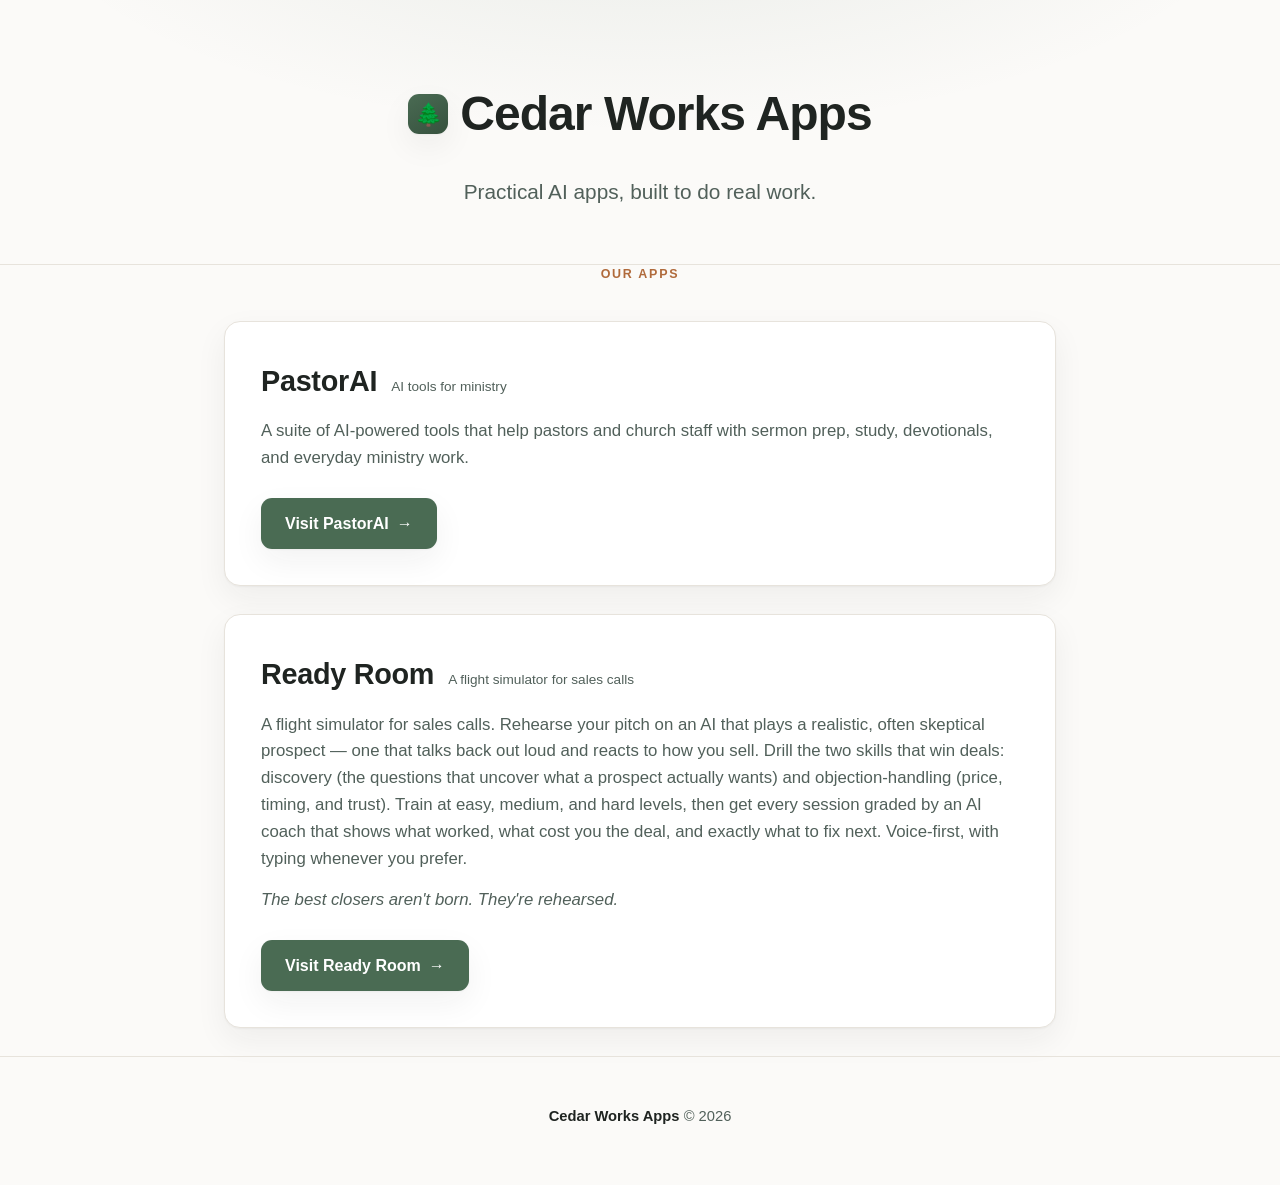
==== index.html @ a3d6b292 "Add Cedar Works Apps one-page website Single self-contained index.html showcasing PastorAI and Ready" ====
<!DOCTYPE html>
<html lang="en">
<head>
  <meta charset="UTF-8" />
  <meta name="viewport" content="width=device-width, initial-scale=1.0" />
  <title>Cedar Works Apps — Practical AI apps, built to do real work</title>
  <meta name="description" content="Cedar Works Apps is a small studio that builds practical, AI-powered apps. Makers of PastorAI and Ready Room." />

  <!-- Open Graph -->
  <meta property="og:title" content="Cedar Works Apps" />
  <meta property="og:description" content="Practical AI apps, built to do real work." />
  <meta property="og:type" content="website" />

  <link rel="icon" href="data:image/svg+xml,<svg xmlns='http://www.w3.org/2000/svg' viewBox='0 0 100 100'><text y='.9em' font-size='90'>🌲</text></svg>" />

  <style>
    :root {
      --bg: #fbfaf8;
      --surface: #ffffff;
      --ink: #1f2421;
      --ink-soft: #51605a;
      --line: #e7e3dc;
      --cedar: #4a6b53;
      --cedar-deep: #36513e;
      --accent: #b06a3b;
      --shadow: 0 1px 2px rgba(31, 36, 33, 0.04), 0 12px 32px rgba(31, 36, 33, 0.06);
      --radius: 16px;
      --maxw: 880px;
    }

    * { box-sizing: border-box; }

    html { scroll-behavior: smooth; }

    body {
      margin: 0;
      background: var(--bg);
      color: var(--ink);
      font-family: -apple-system, BlinkMacSystemFont, "Segoe UI", Roboto, Helvetica, Arial, sans-serif;
      line-height: 1.6;
      -webkit-font-smoothing: antialiased;
      text-rendering: optimizeLegibility;
    }

    a { color: inherit; }

    .wrap {
      width: 100%;
      max-width: var(--maxw);
      margin: 0 auto;
      padding: 0 24px;
    }

    /* Header */
    header {
      text-align: center;
      padding: 88px 0 56px;
      border-bottom: 1px solid var(--line);
      background:
        radial-gradient(900px 360px at 50% -120px, rgba(74, 107, 83, 0.10), transparent 70%);
    }

    .brand {
      display: inline-flex;
      align-items: center;
      gap: 12px;
      margin-bottom: 18px;
    }

    .brand-mark {
      width: 40px;
      height: 40px;
      border-radius: 11px;
      background: linear-gradient(150deg, var(--cedar), var(--cedar-deep));
      color: #fff;
      display: grid;
      place-items: center;
      font-size: 22px;
      box-shadow: var(--shadow);
    }

    h1 {
      font-size: clamp(2rem, 5vw, 3rem);
      line-height: 1.1;
      letter-spacing: -0.02em;
      margin: 0;
      font-weight: 700;
    }

    .tagline {
      margin: 16px auto 0;
      max-width: 540px;
      font-size: clamp(1.05rem, 2.4vw, 1.3rem);
      color: var(--ink-soft);
    }

    /* Products */
    main {
      padding: 56px 0 24px;
    }

    .eyebrow {
      text-align: center;
      text-transform: uppercase;
      letter-spacing: 0.14em;
      font-size: 0.78rem;
      font-weight: 600;
      color: var(--accent);
      margin: 0 0 36px;
    }

    .card {
      background: var(--surface);
      border: 1px solid var(--line);
      border-radius: var(--radius);
      padding: 36px;
      margin-bottom: 28px;
      box-shadow: var(--shadow);
    }

    .card-head {
      display: flex;
      align-items: baseline;
      gap: 14px;
      flex-wrap: wrap;
      margin-bottom: 14px;
    }

    .card h2 {
      font-size: clamp(1.4rem, 3vw, 1.8rem);
      letter-spacing: -0.01em;
      margin: 0;
      font-weight: 700;
    }

    .card-kicker {
      font-size: 0.85rem;
      color: var(--ink-soft);
    }

    .card p {
      margin: 0 0 14px;
      color: var(--ink-soft);
      font-size: 1.05rem;
    }

    .card p:last-of-type { margin-bottom: 26px; }

    .closing-line {
      font-style: italic;
      color: var(--ink);
    }

    .btn {
      display: inline-flex;
      align-items: center;
      gap: 8px;
      background: var(--cedar);
      color: #fff;
      text-decoration: none;
      font-weight: 600;
      font-size: 1rem;
      padding: 13px 24px;
      border-radius: 11px;
      transition: background 0.18s ease, transform 0.18s ease, box-shadow 0.18s ease;
      box-shadow: var(--shadow);
    }

    .btn:hover {
      background: var(--cedar-deep);
      transform: translateY(-1px);
    }

    .btn:focus-visible {
      outline: 3px solid rgba(74, 107, 83, 0.4);
      outline-offset: 2px;
    }

    .btn .arrow { transition: transform 0.18s ease; }
    .btn:hover .arrow { transform: translateX(3px); }

    /* Footer */
    footer {
      text-align: center;
      padding: 48px 0 56px;
      border-top: 1px solid var(--line);
      color: var(--ink-soft);
      font-size: 0.92rem;
      margin-top: 24px;
    }

    footer .foot-brand {
      font-weight: 600;
      color: var(--ink);
    }

    @media (max-width: 560px) {
      header { padding: 64px 0 44px; }
      .card { padding: 26px; }
    }
  </style>
</head>
<body>
  <header>
    <div class="wrap">
      <div class="brand">
        <span class="brand-mark" aria-hidden="true">🌲</span>
        <h1>Cedar Works Apps</h1>
      </div>
      <p class="tagline">Practical AI apps, built to do real work.</p>
    </div>
  </header>

  <main class="wrap">
    <p class="eyebrow">Our Apps</p>

    <!-- PastorAI -->
    <article class="card">
      <div class="card-head">
        <h2>PastorAI</h2>
        <span class="card-kicker">AI tools for ministry</span>
      </div>
      <p>
        A suite of AI-powered tools that help pastors and church staff with
        sermon prep, study, devotionals, and everyday ministry work.
      </p>
      <a class="btn" href="https://pastorai.io" target="_blank" rel="noopener">
        Visit PastorAI <span class="arrow" aria-hidden="true">→</span>
      </a>
    </article>

    <!-- Ready Room -->
    <article class="card">
      <div class="card-head">
        <h2>Ready Room</h2>
        <span class="card-kicker">A flight simulator for sales calls</span>
      </div>
      <p>
        A flight simulator for sales calls. Rehearse your pitch on an AI that
        plays a realistic, often skeptical prospect — one that talks back out
        loud and reacts to how you sell. Drill the two skills that win deals:
        discovery (the questions that uncover what a prospect actually wants)
        and objection-handling (price, timing, and trust). Train at easy,
        medium, and hard levels, then get every session graded by an AI coach
        that shows what worked, what cost you the deal, and exactly what to fix
        next. Voice-first, with typing whenever you prefer.
      </p>
      <p class="closing-line">The best closers aren't born. They're rehearsed.</p>
      <a class="btn" href="https://tryreadyroom.com" target="_blank" rel="noopener">
        Visit Ready Room <span class="arrow" aria-hidden="true">→</span>
      </a>
    </article>
  </main>

  <footer>
    <div class="wrap">
      <span class="foot-brand">Cedar Works Apps</span> &copy; <span id="year"></span>
    </div>
  </footer>

  <script>
    document.getElementById("year").textContent = new Date().getFullYear();
  </script>
</body>
</html>
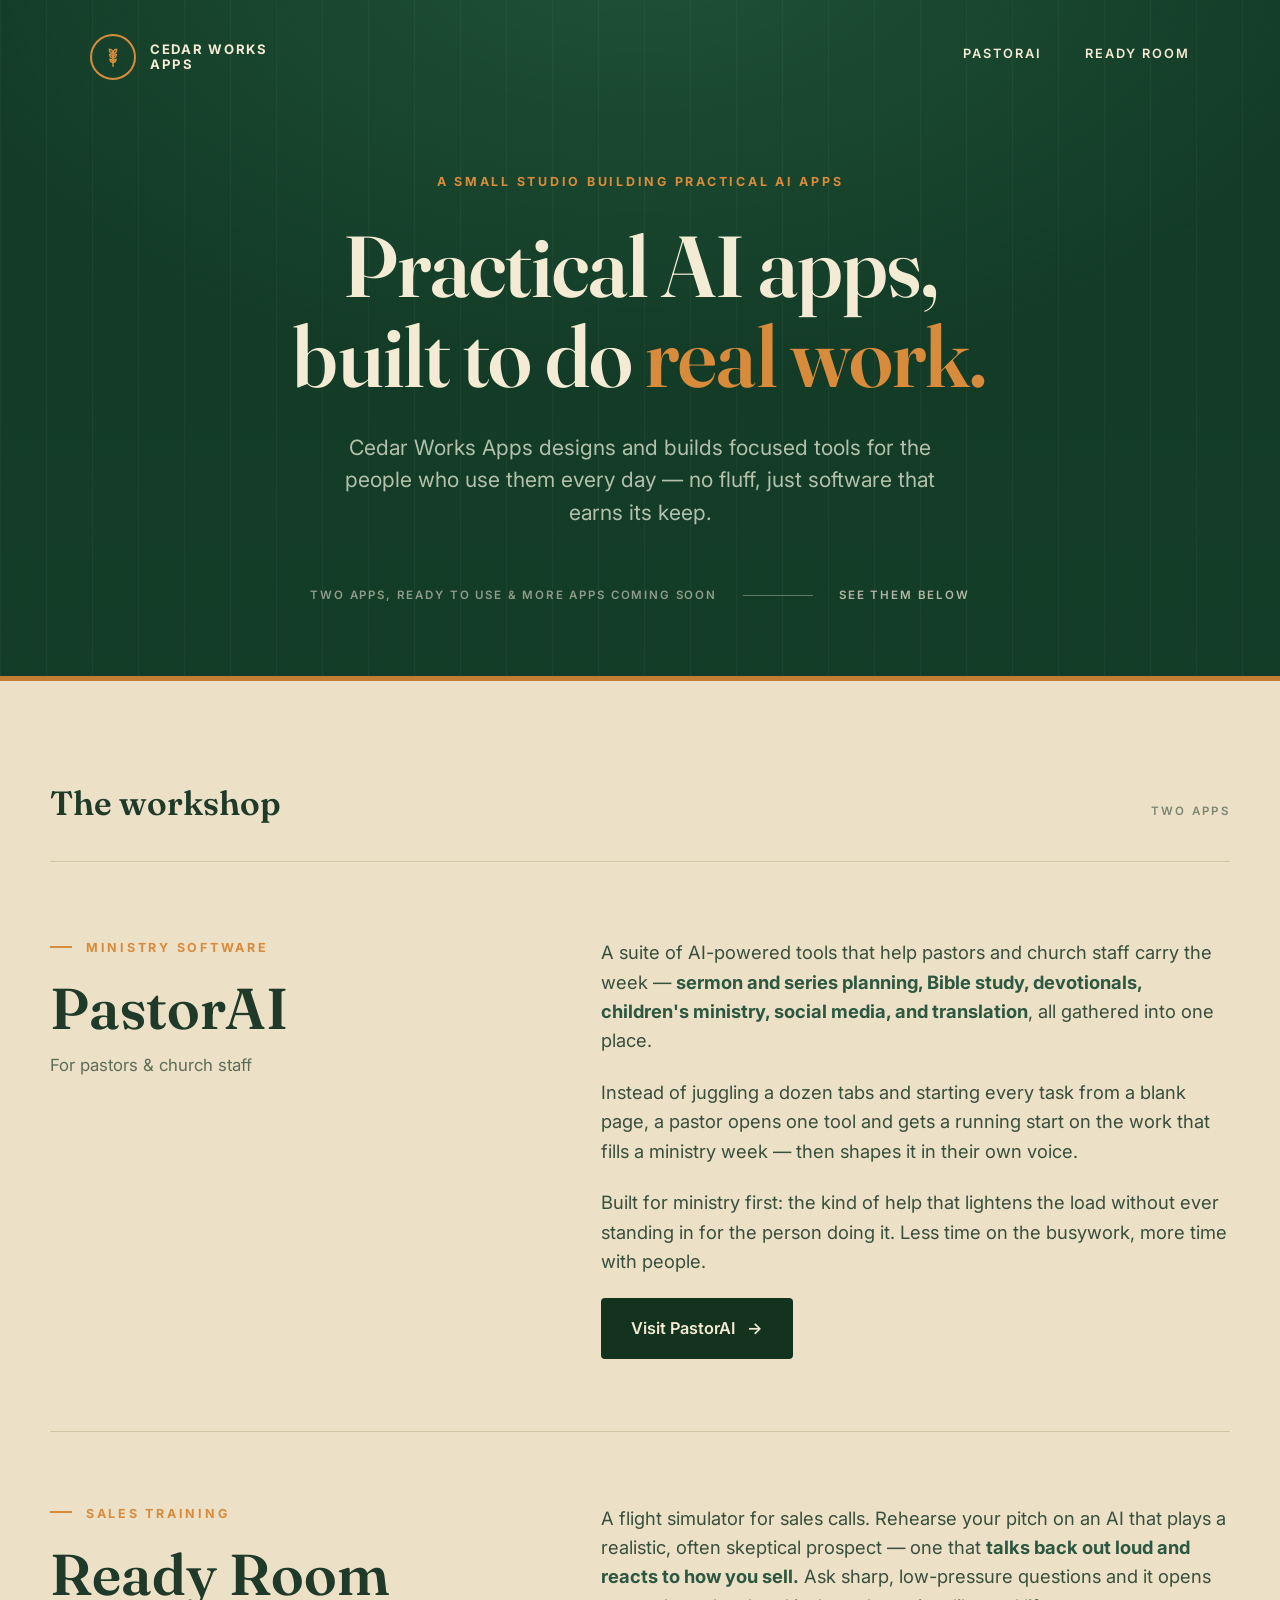
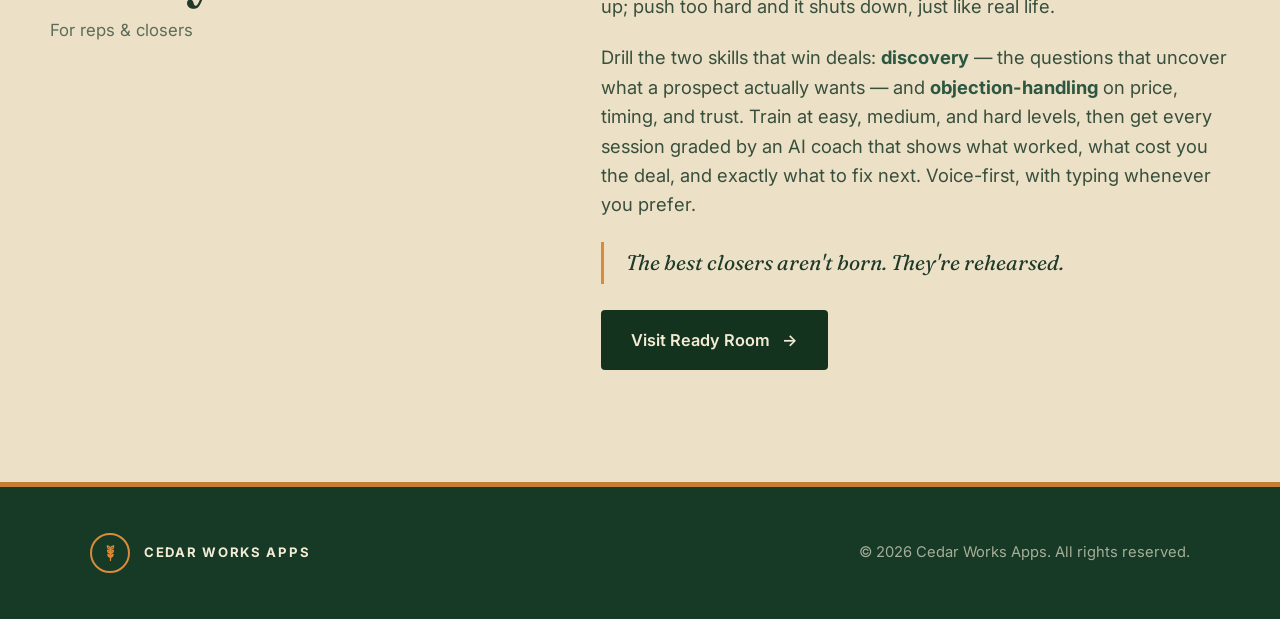
==== commit c95602ba: "Update site to match the Cedar Works Apps design Dark-green hero with wheat mark and nav, amber acce" ====
--- a/index.html
+++ b/index.html
@@ -4,257 +4,453 @@
   <meta charset="UTF-8" />
   <meta name="viewport" content="width=device-width, initial-scale=1.0" />
   <title>Cedar Works Apps — Practical AI apps, built to do real work</title>
-  <meta name="description" content="Cedar Works Apps is a small studio that builds practical, AI-powered apps. Makers of PastorAI and Ready Room." />
-
-  <!-- Open Graph -->
+  <meta name="description" content="Cedar Works Apps is a small studio building practical AI apps — focused tools for the people who use them every day. Makers of PastorAI and Ready Room." />
+
   <meta property="og:title" content="Cedar Works Apps" />
   <meta property="og:description" content="Practical AI apps, built to do real work." />
   <meta property="og:type" content="website" />
 
-  <link rel="icon" href="data:image/svg+xml,<svg xmlns='http://www.w3.org/2000/svg' viewBox='0 0 100 100'><text y='.9em' font-size='90'>🌲</text></svg>" />
+  <link rel="icon" href="data:image/svg+xml,<svg xmlns='http://www.w3.org/2000/svg' viewBox='0 0 100 100'><text y='.9em' font-size='90'>🌾</text></svg>" />
+
+  <link rel="preconnect" href="https://fonts.googleapis.com" />
+  <link rel="preconnect" href="https://fonts.gstatic.com" crossorigin />
+  <link href="https://fonts.googleapis.com/css2?family=Fraunces:opsz,wght@9..144,400;9..144,500;9..144,600;9..144,700&family=Inter:wght@400;500;600;700&display=swap" rel="stylesheet" />
 
   <style>
     :root {
-      --bg: #fbfaf8;
-      --surface: #ffffff;
-      --ink: #1f2421;
-      --ink-soft: #51605a;
-      --line: #e7e3dc;
-      --cedar: #4a6b53;
-      --cedar-deep: #36513e;
-      --accent: #b06a3b;
-      --shadow: 0 1px 2px rgba(31, 36, 33, 0.04), 0 12px 32px rgba(31, 36, 33, 0.06);
-      --radius: 16px;
-      --maxw: 880px;
+      --green-deep: #143d28;
+      --green-hero-a: #1f5236;
+      --green-hero-b: #123a26;
+      --green-footer: #163a26;
+      --green-btn: #14331f;
+      --green-ink: #1f3a29;
+      --green-bold: #2c5740;
+      --cream: #f4ebd5;
+      --sage: #b3c1ab;
+      --orange: #d98b3c;
+      --orange-deep: #c47e34;
+      --tan: #ece1c7;
+      --tan-line: #d3c5a3;
+      --serif: "Fraunces", Georgia, "Times New Roman", serif;
+      --sans: "Inter", -apple-system, BlinkMacSystemFont, "Segoe UI", Roboto, Helvetica, Arial, sans-serif;
+      --container: 1180px;
     }
 
     * { box-sizing: border-box; }
-
     html { scroll-behavior: smooth; }
 
     body {
       margin: 0;
-      background: var(--bg);
-      color: var(--ink);
-      font-family: -apple-system, BlinkMacSystemFont, "Segoe UI", Roboto, Helvetica, Arial, sans-serif;
+      font-family: var(--sans);
+      color: var(--green-ink);
+      background: var(--tan);
       line-height: 1.6;
       -webkit-font-smoothing: antialiased;
       text-rendering: optimizeLegibility;
     }
 
-    a { color: inherit; }
-
-    .wrap {
+    a { color: inherit; text-decoration: none; }
+
+    .container {
       width: 100%;
-      max-width: var(--maxw);
+      max-width: var(--container);
       margin: 0 auto;
-      padding: 0 24px;
-    }
-
-    /* Header */
-    header {
+      padding: 0 40px;
+    }
+
+    .eyebrow {
+      font-family: var(--sans);
+      text-transform: uppercase;
+      letter-spacing: 0.22em;
+      font-weight: 700;
+      font-size: 0.78rem;
+      color: var(--orange);
+      margin: 0;
+    }
+
+    .eyebrow.dash::before {
+      content: "";
+      display: inline-block;
+      width: 22px;
+      height: 2px;
+      background: var(--orange);
+      vertical-align: middle;
+      margin-right: 14px;
+      margin-bottom: 4px;
+    }
+
+    /* ---------- Dark zone: header + hero ---------- */
+    .dark {
+      position: relative;
+      color: var(--cream);
+      background:
+        radial-gradient(1100px 620px at 50% -60px, var(--green-hero-a), transparent 70%),
+        linear-gradient(180deg, var(--green-hero-b), var(--green-deep));
+      overflow: hidden;
+      border-bottom: 5px solid var(--orange-deep);
+    }
+    .dark::before {
+      content: "";
+      position: absolute;
+      inset: 0;
+      background-image: repeating-linear-gradient(
+        90deg, rgba(255,255,255,0.035) 0 1px, transparent 1px 46px);
+      pointer-events: none;
+    }
+
+    /* Header / nav */
+    .site-nav {
+      position: relative;
+      display: flex;
+      align-items: center;
+      justify-content: space-between;
+      padding: 34px 0 0;
+    }
+
+    .logo {
+      display: inline-flex;
+      align-items: center;
+      gap: 14px;
+    }
+    .logo .mark {
+      width: 46px;
+      height: 46px;
+      flex: none;
+      border-radius: 50%;
+      border: 2px solid var(--orange);
+      display: grid;
+      place-items: center;
+    }
+    .logo .mark svg { width: 22px; height: 22px; }
+    .logo .word {
+      font-family: var(--sans);
+      font-weight: 700;
+      letter-spacing: 0.13em;
+      font-size: 0.82rem;
+      line-height: 1.15;
+      text-transform: uppercase;
+      color: var(--cream);
+    }
+
+    .nav-links {
+      display: flex;
+      gap: 42px;
+    }
+    .nav-links a {
+      font-weight: 600;
+      letter-spacing: 0.16em;
+      font-size: 0.8rem;
+      text-transform: uppercase;
+      color: var(--cream);
+      padding-bottom: 4px;
+      border-bottom: 2px solid transparent;
+      transition: border-color 0.18s ease, color 0.18s ease;
+    }
+    .nav-links a:hover { border-color: var(--orange); color: #fff; }
+
+    /* Hero */
+    .hero {
+      position: relative;
       text-align: center;
-      padding: 88px 0 56px;
-      border-bottom: 1px solid var(--line);
-      background:
-        radial-gradient(900px 360px at 50% -120px, rgba(74, 107, 83, 0.10), transparent 70%);
-    }
-
-    .brand {
+      padding: 92px 0 72px;
+    }
+    .hero .eyebrow { margin-bottom: 30px; }
+
+    .hero h1 {
+      font-family: var(--serif);
+      font-weight: 600;
+      color: var(--cream);
+      font-size: clamp(2.6rem, 7vw, 5.4rem);
+      line-height: 1.04;
+      letter-spacing: -0.01em;
+      margin: 0 auto;
+      max-width: 20ch;
+    }
+    .hero h1 .accent { color: var(--orange); }
+
+    .hero-sub {
+      max-width: 620px;
+      margin: 30px auto 0;
+      font-size: clamp(1.05rem, 2vw, 1.32rem);
+      color: var(--sage);
+      line-height: 1.55;
+    }
+
+    .hero-meta {
+      display: flex;
+      align-items: center;
+      justify-content: center;
+      gap: 26px;
+      margin-top: 56px;
+      flex-wrap: wrap;
+      text-transform: uppercase;
+      letter-spacing: 0.16em;
+      font-size: 0.72rem;
+      font-weight: 600;
+      color: rgba(244, 235, 213, 0.55);
+    }
+    .hero-meta .rule {
+      width: 70px;
+      height: 1px;
+      background: rgba(244, 235, 213, 0.35);
+    }
+    .hero-meta a { color: rgba(244, 235, 213, 0.7); }
+    .hero-meta a:hover { color: var(--cream); }
+
+    /* ---------- Workshop ---------- */
+    .workshop { padding: 96px 0 40px; }
+
+    .section-head {
+      display: flex;
+      align-items: baseline;
+      justify-content: space-between;
+      padding-bottom: 30px;
+      border-bottom: 1px solid var(--tan-line);
+      margin-bottom: 4px;
+    }
+    .section-head h2 {
+      font-family: var(--serif);
+      font-weight: 600;
+      font-size: clamp(1.6rem, 3vw, 2.1rem);
+      color: var(--green-ink);
+      margin: 0;
+    }
+    .section-head .count {
+      text-transform: uppercase;
+      letter-spacing: 0.2em;
+      font-size: 0.72rem;
+      font-weight: 600;
+      color: rgba(31, 58, 41, 0.55);
+    }
+
+    .app {
+      display: grid;
+      grid-template-columns: 1fr 1.25fr;
+      gap: 48px;
+      padding: 72px 0;
+      border-bottom: 1px solid var(--tan-line);
+    }
+    .app:last-of-type { border-bottom: none; }
+
+    .app-id .eyebrow { margin-bottom: 22px; }
+    .app-id h3 {
+      font-family: var(--serif);
+      font-weight: 600;
+      font-size: clamp(2.4rem, 5vw, 3.6rem);
+      line-height: 1;
+      color: var(--green-ink);
+      margin: 0 0 14px;
+    }
+    .app-id .who {
+      font-size: 1.05rem;
+      color: rgba(31, 58, 41, 0.7);
+      margin: 0;
+    }
+
+    .app-copy p {
+      margin: 0 0 22px;
+      font-size: 1.15rem;
+      color: rgba(31, 58, 41, 0.88);
+      line-height: 1.6;
+    }
+    .app-copy p strong { color: var(--green-bold); font-weight: 700; }
+
+    .quote {
+      border-left: 3px solid var(--orange);
+      padding: 4px 0 4px 22px;
+      margin: 0 0 26px;
+      font-family: var(--serif);
+      font-style: italic;
+      font-size: 1.32rem;
+      color: var(--green-ink);
+    }
+
+    .btn {
       display: inline-flex;
       align-items: center;
       gap: 12px;
-      margin-bottom: 18px;
-    }
-
-    .brand-mark {
-      width: 40px;
-      height: 40px;
-      border-radius: 11px;
-      background: linear-gradient(150deg, var(--cedar), var(--cedar-deep));
-      color: #fff;
-      display: grid;
-      place-items: center;
-      font-size: 22px;
-      box-shadow: var(--shadow);
-    }
-
-    h1 {
-      font-size: clamp(2rem, 5vw, 3rem);
-      line-height: 1.1;
-      letter-spacing: -0.02em;
-      margin: 0;
-      font-weight: 700;
-    }
-
-    .tagline {
-      margin: 16px auto 0;
-      max-width: 540px;
-      font-size: clamp(1.05rem, 2.4vw, 1.3rem);
-      color: var(--ink-soft);
-    }
-
-    /* Products */
-    main {
-      padding: 56px 0 24px;
-    }
-
-    .eyebrow {
-      text-align: center;
-      text-transform: uppercase;
-      letter-spacing: 0.14em;
-      font-size: 0.78rem;
-      font-weight: 600;
-      color: var(--accent);
-      margin: 0 0 36px;
-    }
-
-    .card {
-      background: var(--surface);
-      border: 1px solid var(--line);
-      border-radius: var(--radius);
-      padding: 36px;
-      margin-bottom: 28px;
-      box-shadow: var(--shadow);
-    }
-
-    .card-head {
+      background: var(--green-btn);
+      color: var(--cream);
+      font-weight: 600;
+      font-size: 1.02rem;
+      padding: 17px 30px;
+      border-radius: 4px;
+      transition: background 0.18s ease, transform 0.18s ease;
+    }
+    .btn:hover { background: #0f2917; transform: translateY(-1px); }
+    .btn .arrow { transition: transform 0.18s ease; }
+    .btn:hover .arrow { transform: translateX(4px); }
+    .btn:focus-visible { outline: 3px solid var(--orange); outline-offset: 3px; }
+
+    /* ---------- Footer ---------- */
+    footer {
+      background: var(--green-footer);
+      color: var(--cream);
+      border-top: 5px solid var(--orange-deep);
+      padding: 46px 0;
+    }
+    .footer-row {
       display: flex;
-      align-items: baseline;
-      gap: 14px;
+      align-items: center;
+      justify-content: space-between;
+      gap: 24px;
       flex-wrap: wrap;
-      margin-bottom: 14px;
-    }
-
-    .card h2 {
-      font-size: clamp(1.4rem, 3vw, 1.8rem);
-      letter-spacing: -0.01em;
-      margin: 0;
-      font-weight: 700;
-    }
-
-    .card-kicker {
-      font-size: 0.85rem;
-      color: var(--ink-soft);
-    }
-
-    .card p {
-      margin: 0 0 14px;
-      color: var(--ink-soft);
-      font-size: 1.05rem;
-    }
-
-    .card p:last-of-type { margin-bottom: 26px; }
-
-    .closing-line {
-      font-style: italic;
-      color: var(--ink);
-    }
-
-    .btn {
-      display: inline-flex;
-      align-items: center;
-      gap: 8px;
-      background: var(--cedar);
-      color: #fff;
-      text-decoration: none;
-      font-weight: 600;
-      font-size: 1rem;
-      padding: 13px 24px;
-      border-radius: 11px;
-      transition: background 0.18s ease, transform 0.18s ease, box-shadow 0.18s ease;
-      box-shadow: var(--shadow);
-    }
-
-    .btn:hover {
-      background: var(--cedar-deep);
-      transform: translateY(-1px);
-    }
-
-    .btn:focus-visible {
-      outline: 3px solid rgba(74, 107, 83, 0.4);
-      outline-offset: 2px;
-    }
-
-    .btn .arrow { transition: transform 0.18s ease; }
-    .btn:hover .arrow { transform: translateX(3px); }
-
-    /* Footer */
-    footer {
-      text-align: center;
-      padding: 48px 0 56px;
-      border-top: 1px solid var(--line);
-      color: var(--ink-soft);
+    }
+    .footer-row .logo .word { color: var(--cream); }
+    .footer-row .mark { width: 40px; height: 40px; }
+    .footer-row .mark svg { width: 19px; height: 19px; }
+    .copyright {
       font-size: 0.92rem;
-      margin-top: 24px;
-    }
-
-    footer .foot-brand {
-      font-weight: 600;
-      color: var(--ink);
-    }
-
+      color: rgba(244, 235, 213, 0.65);
+    }
+
+    /* ---------- Responsive ---------- */
+    @media (max-width: 820px) {
+      .container { padding: 0 24px; }
+      .nav-links { gap: 22px; }
+      .app {
+        grid-template-columns: 1fr;
+        gap: 24px;
+        padding: 56px 0;
+      }
+      .app-copy p { font-size: 1.06rem; }
+    }
     @media (max-width: 560px) {
-      header { padding: 64px 0 44px; }
-      .card { padding: 26px; }
+      .nav-links { display: none; }
+      .hero { padding: 64px 0 56px; }
+      .workshop { padding: 64px 0 24px; }
+      .section-head { flex-direction: column; gap: 8px; align-items: flex-start; }
+      .footer-row { flex-direction: column; align-items: flex-start; }
     }
   </style>
 </head>
 <body>
-  <header>
-    <div class="wrap">
-      <div class="brand">
-        <span class="brand-mark" aria-hidden="true">🌲</span>
-        <h1>Cedar Works Apps</h1>
+  <!-- Header + Hero (dark) -->
+  <div class="dark">
+    <div class="container">
+      <div class="site-nav">
+        <a class="logo" href="#top" id="top">
+          <span class="mark" aria-hidden="true">
+            <svg viewBox="0 0 24 24" fill="none" stroke="#d98b3c" stroke-width="1.6" stroke-linecap="round" stroke-linejoin="round">
+              <path d="M12 22V8" />
+              <path d="M12 8c0-2.5 1.6-4.2 4-4.5C16 6 14.4 7.8 12 8Z" />
+              <path d="M12 8c0-2.5-1.6-4.2-4-4.5C8 6 9.6 7.8 12 8Z" />
+              <path d="M12 13c0-2.2 1.5-3.7 3.6-4C15.6 11.3 14.1 12.8 12 13Z" />
+              <path d="M12 13c0-2.2-1.5-3.7-3.6-4C8.4 11.3 9.9 12.8 12 13Z" />
+              <path d="M12 18c0-2 1.4-3.4 3.3-3.7C15.3 16.4 13.9 17.8 12 18Z" />
+              <path d="M12 18c0-2-1.4-3.4-3.3-3.7C8.7 16.4 10.1 17.8 12 18Z" />
+            </svg>
+          </span>
+          <span class="word">Cedar Works<br>Apps</span>
+        </a>
+        <nav class="nav-links">
+          <a href="#pastorai">PastorAI</a>
+          <a href="#readyroom">Ready Room</a>
+        </nav>
       </div>
-      <p class="tagline">Practical AI apps, built to do real work.</p>
+
+      <section class="hero">
+        <p class="eyebrow">A small studio building practical AI apps</p>
+        <h1>Practical AI apps,<br>built to do <span class="accent">real work.</span></h1>
+        <p class="hero-sub">
+          Cedar Works Apps designs and builds focused tools for the people who
+          use them every day — no fluff, just software that earns its keep.
+        </p>
+        <div class="hero-meta">
+          <span>Two apps, ready to use &amp; more apps coming soon</span>
+          <span class="rule" aria-hidden="true"></span>
+          <a href="#workshop">See them below</a>
+        </div>
+      </section>
     </div>
-  </header>
-
-  <main class="wrap">
-    <p class="eyebrow">Our Apps</p>
+  </div>
+
+  <!-- Workshop (light) -->
+  <main class="workshop container" id="workshop">
+    <div class="section-head">
+      <h2>The workshop</h2>
+      <span class="count">Two apps</span>
+    </div>
 
     <!-- PastorAI -->
-    <article class="card">
-      <div class="card-head">
-        <h2>PastorAI</h2>
-        <span class="card-kicker">AI tools for ministry</span>
+    <section class="app" id="pastorai">
+      <div class="app-id">
+        <p class="eyebrow dash">Ministry software</p>
+        <h3>PastorAI</h3>
+        <p class="who">For pastors &amp; church staff</p>
       </div>
-      <p>
-        A suite of AI-powered tools that help pastors and church staff with
-        sermon prep, study, devotionals, and everyday ministry work.
-      </p>
-      <a class="btn" href="https://pastorai.io" target="_blank" rel="noopener">
-        Visit PastorAI <span class="arrow" aria-hidden="true">→</span>
-      </a>
-    </article>
+      <div class="app-copy">
+        <p>
+          A suite of AI-powered tools that help pastors and church staff carry
+          the week — <strong>sermon and series planning, Bible study,
+          devotionals, children's ministry, social media, and translation</strong>,
+          all gathered into one place.
+        </p>
+        <p>
+          Instead of juggling a dozen tabs and starting every task from a blank
+          page, a pastor opens one tool and gets a running start on the work
+          that fills a ministry week — then shapes it in their own voice.
+        </p>
+        <p>
+          Built for ministry first: the kind of help that lightens the load
+          without ever standing in for the person doing it. Less time on the
+          busywork, more time with people.
+        </p>
+        <a class="btn" href="https://pastorai.io" target="_blank" rel="noopener">
+          Visit PastorAI <span class="arrow" aria-hidden="true">→</span>
+        </a>
+      </div>
+    </section>
 
     <!-- Ready Room -->
-    <article class="card">
-      <div class="card-head">
-        <h2>Ready Room</h2>
-        <span class="card-kicker">A flight simulator for sales calls</span>
+    <section class="app" id="readyroom">
+      <div class="app-id">
+        <p class="eyebrow dash">Sales training</p>
+        <h3>Ready Room</h3>
+        <p class="who">For reps &amp; closers</p>
       </div>
-      <p>
-        A flight simulator for sales calls. Rehearse your pitch on an AI that
-        plays a realistic, often skeptical prospect — one that talks back out
-        loud and reacts to how you sell. Drill the two skills that win deals:
-        discovery (the questions that uncover what a prospect actually wants)
-        and objection-handling (price, timing, and trust). Train at easy,
-        medium, and hard levels, then get every session graded by an AI coach
-        that shows what worked, what cost you the deal, and exactly what to fix
-        next. Voice-first, with typing whenever you prefer.
-      </p>
-      <p class="closing-line">The best closers aren't born. They're rehearsed.</p>
-      <a class="btn" href="https://tryreadyroom.com" target="_blank" rel="noopener">
-        Visit Ready Room <span class="arrow" aria-hidden="true">→</span>
-      </a>
-    </article>
+      <div class="app-copy">
+        <p>
+          A flight simulator for sales calls. Rehearse your pitch on an AI that
+          plays a realistic, often skeptical prospect — one that <strong>talks
+          back out loud and reacts to how you sell.</strong> Ask sharp,
+          low-pressure questions and it opens up; push too hard and it shuts
+          down, just like real life.
+        </p>
+        <p>
+          Drill the two skills that win deals: <strong>discovery</strong> — the
+          questions that uncover what a prospect actually wants — and
+          <strong>objection-handling</strong> on price, timing, and trust.
+          Train at easy, medium, and hard levels, then get every session graded
+          by an AI coach that shows what worked, what cost you the deal, and
+          exactly what to fix next. Voice-first, with typing whenever you prefer.
+        </p>
+        <blockquote class="quote">The best closers aren't born. They're rehearsed.</blockquote>
+        <a class="btn" href="https://tryreadyroom.com" target="_blank" rel="noopener">
+          Visit Ready Room <span class="arrow" aria-hidden="true">→</span>
+        </a>
+      </div>
+    </section>
   </main>
 
+  <!-- Footer -->
   <footer>
-    <div class="wrap">
-      <span class="foot-brand">Cedar Works Apps</span> &copy; <span id="year"></span>
+    <div class="container footer-row">
+      <span class="logo">
+        <span class="mark" aria-hidden="true">
+          <svg viewBox="0 0 24 24" fill="none" stroke="#d98b3c" stroke-width="1.6" stroke-linecap="round" stroke-linejoin="round">
+            <path d="M12 22V8" />
+            <path d="M12 8c0-2.5 1.6-4.2 4-4.5C16 6 14.4 7.8 12 8Z" />
+            <path d="M12 8c0-2.5-1.6-4.2-4-4.5C8 6 9.6 7.8 12 8Z" />
+            <path d="M12 13c0-2.2 1.5-3.7 3.6-4C15.6 11.3 14.1 12.8 12 13Z" />
+            <path d="M12 13c0-2.2-1.5-3.7-3.6-4C8.4 11.3 9.9 12.8 12 13Z" />
+            <path d="M12 18c0-2 1.4-3.4 3.3-3.7C15.3 16.4 13.9 17.8 12 18Z" />
+            <path d="M12 18c0-2-1.4-3.4-3.3-3.7C8.7 16.4 10.1 17.8 12 18Z" />
+          </svg>
+        </span>
+        <span class="word">Cedar Works Apps</span>
+      </span>
+      <span class="copyright">&copy; <span id="year"></span> Cedar Works Apps. All rights reserved.</span>
     </div>
   </footer>
 
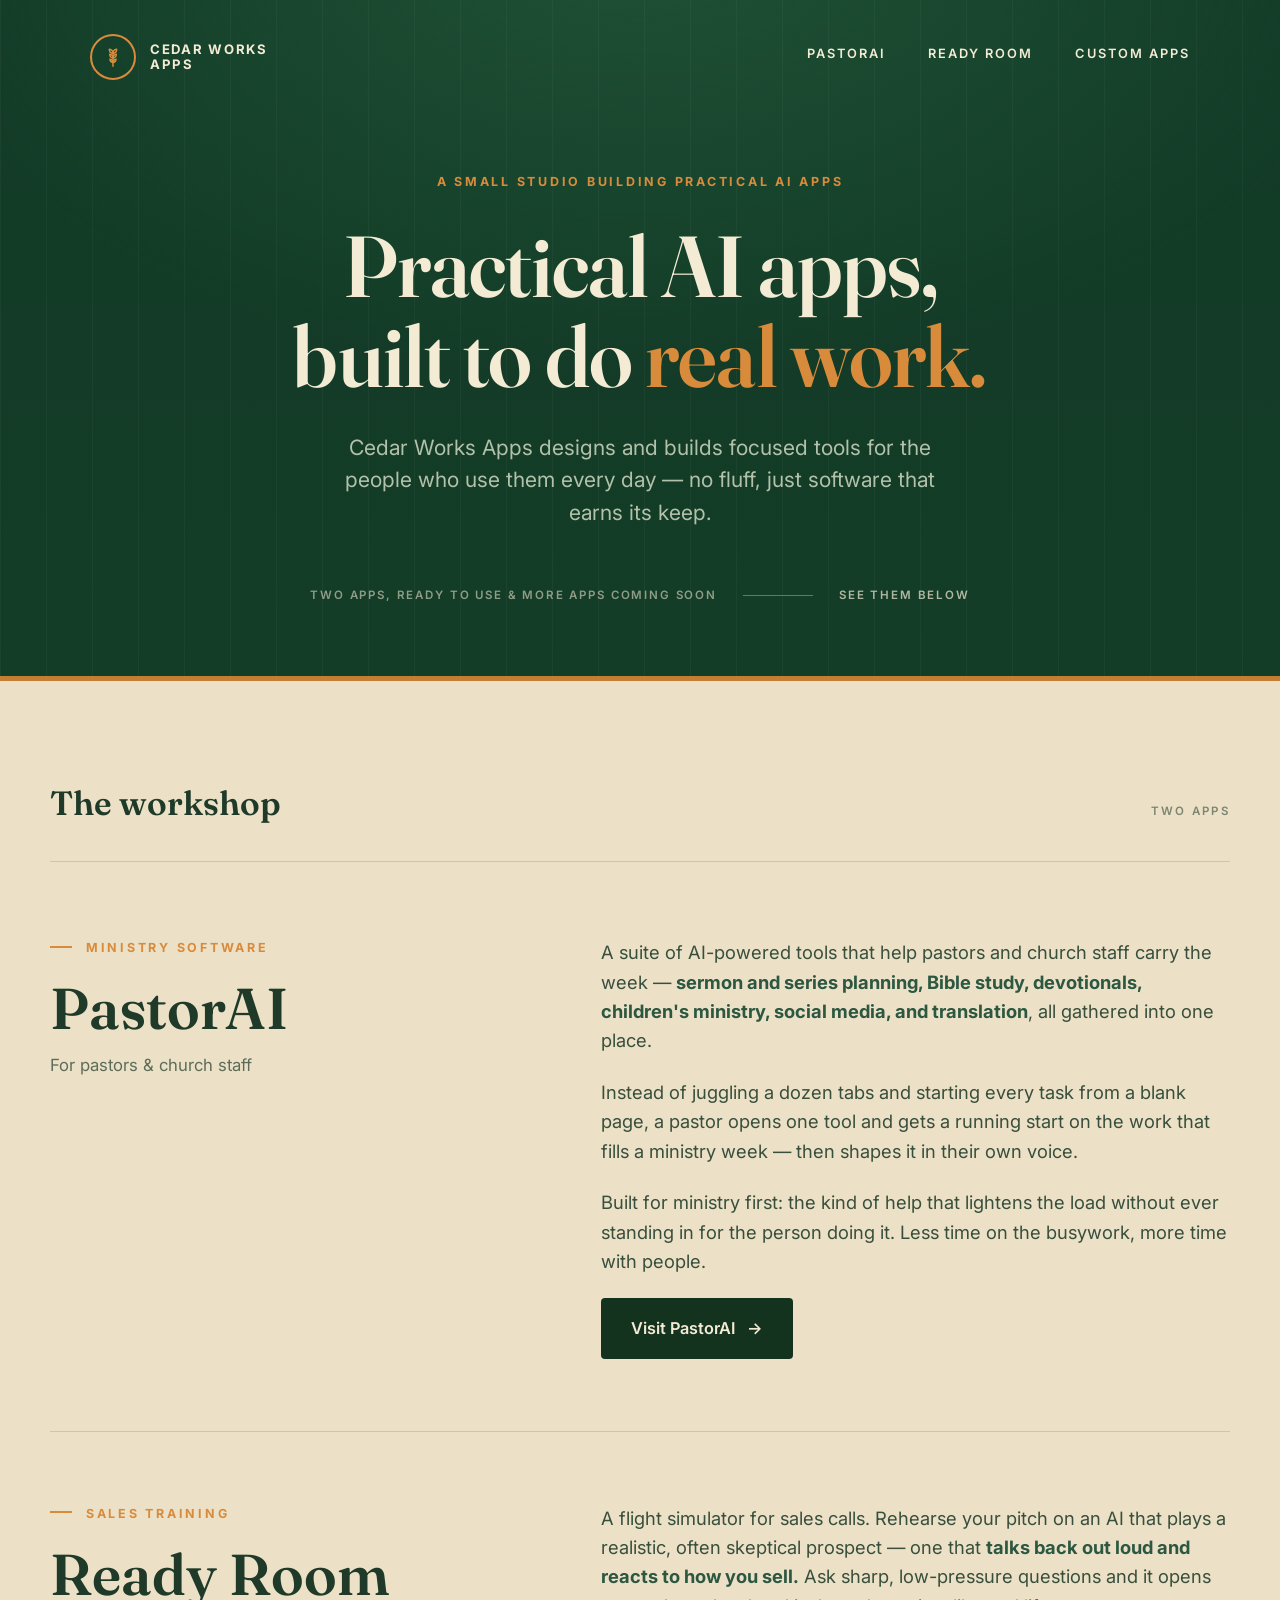
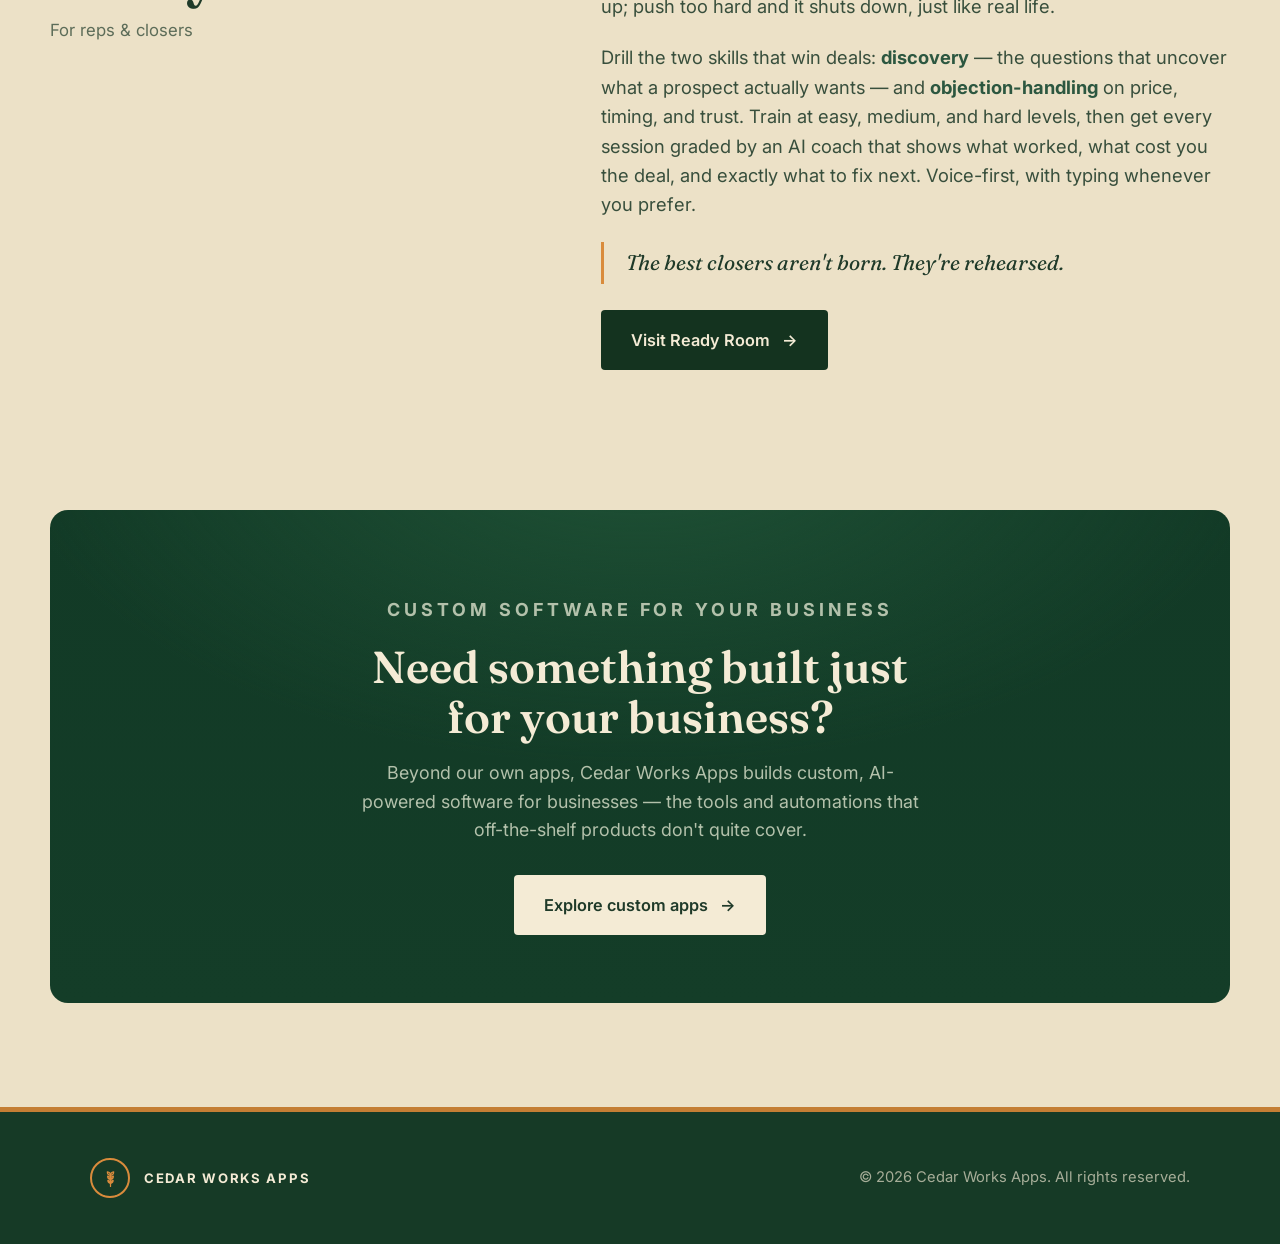
==== commit b3bebc0b: "Add Custom Apps page with request form and shared stylesheet - New custom-apps.html: services page (" ====
--- a/index.html
+++ b/index.html
@@ -16,313 +16,7 @@
   <link rel="preconnect" href="https://fonts.gstatic.com" crossorigin />
   <link href="https://fonts.googleapis.com/css2?family=Fraunces:opsz,wght@9..144,400;9..144,500;9..144,600;9..144,700&family=Inter:wght@400;500;600;700&display=swap" rel="stylesheet" />
 
-  <style>
-    :root {
-      --green-deep: #143d28;
-      --green-hero-a: #1f5236;
-      --green-hero-b: #123a26;
-      --green-footer: #163a26;
-      --green-btn: #14331f;
-      --green-ink: #1f3a29;
-      --green-bold: #2c5740;
-      --cream: #f4ebd5;
-      --sage: #b3c1ab;
-      --orange: #d98b3c;
-      --orange-deep: #c47e34;
-      --tan: #ece1c7;
-      --tan-line: #d3c5a3;
-      --serif: "Fraunces", Georgia, "Times New Roman", serif;
-      --sans: "Inter", -apple-system, BlinkMacSystemFont, "Segoe UI", Roboto, Helvetica, Arial, sans-serif;
-      --container: 1180px;
-    }
-
-    * { box-sizing: border-box; }
-    html { scroll-behavior: smooth; }
-
-    body {
-      margin: 0;
-      font-family: var(--sans);
-      color: var(--green-ink);
-      background: var(--tan);
-      line-height: 1.6;
-      -webkit-font-smoothing: antialiased;
-      text-rendering: optimizeLegibility;
-    }
-
-    a { color: inherit; text-decoration: none; }
-
-    .container {
-      width: 100%;
-      max-width: var(--container);
-      margin: 0 auto;
-      padding: 0 40px;
-    }
-
-    .eyebrow {
-      font-family: var(--sans);
-      text-transform: uppercase;
-      letter-spacing: 0.22em;
-      font-weight: 700;
-      font-size: 0.78rem;
-      color: var(--orange);
-      margin: 0;
-    }
-
-    .eyebrow.dash::before {
-      content: "";
-      display: inline-block;
-      width: 22px;
-      height: 2px;
-      background: var(--orange);
-      vertical-align: middle;
-      margin-right: 14px;
-      margin-bottom: 4px;
-    }
-
-    /* ---------- Dark zone: header + hero ---------- */
-    .dark {
-      position: relative;
-      color: var(--cream);
-      background:
-        radial-gradient(1100px 620px at 50% -60px, var(--green-hero-a), transparent 70%),
-        linear-gradient(180deg, var(--green-hero-b), var(--green-deep));
-      overflow: hidden;
-      border-bottom: 5px solid var(--orange-deep);
-    }
-    .dark::before {
-      content: "";
-      position: absolute;
-      inset: 0;
-      background-image: repeating-linear-gradient(
-        90deg, rgba(255,255,255,0.035) 0 1px, transparent 1px 46px);
-      pointer-events: none;
-    }
-
-    /* Header / nav */
-    .site-nav {
-      position: relative;
-      display: flex;
-      align-items: center;
-      justify-content: space-between;
-      padding: 34px 0 0;
-    }
-
-    .logo {
-      display: inline-flex;
-      align-items: center;
-      gap: 14px;
-    }
-    .logo .mark {
-      width: 46px;
-      height: 46px;
-      flex: none;
-      border-radius: 50%;
-      border: 2px solid var(--orange);
-      display: grid;
-      place-items: center;
-    }
-    .logo .mark svg { width: 22px; height: 22px; }
-    .logo .word {
-      font-family: var(--sans);
-      font-weight: 700;
-      letter-spacing: 0.13em;
-      font-size: 0.82rem;
-      line-height: 1.15;
-      text-transform: uppercase;
-      color: var(--cream);
-    }
-
-    .nav-links {
-      display: flex;
-      gap: 42px;
-    }
-    .nav-links a {
-      font-weight: 600;
-      letter-spacing: 0.16em;
-      font-size: 0.8rem;
-      text-transform: uppercase;
-      color: var(--cream);
-      padding-bottom: 4px;
-      border-bottom: 2px solid transparent;
-      transition: border-color 0.18s ease, color 0.18s ease;
-    }
-    .nav-links a:hover { border-color: var(--orange); color: #fff; }
-
-    /* Hero */
-    .hero {
-      position: relative;
-      text-align: center;
-      padding: 92px 0 72px;
-    }
-    .hero .eyebrow { margin-bottom: 30px; }
-
-    .hero h1 {
-      font-family: var(--serif);
-      font-weight: 600;
-      color: var(--cream);
-      font-size: clamp(2.6rem, 7vw, 5.4rem);
-      line-height: 1.04;
-      letter-spacing: -0.01em;
-      margin: 0 auto;
-      max-width: 20ch;
-    }
-    .hero h1 .accent { color: var(--orange); }
-
-    .hero-sub {
-      max-width: 620px;
-      margin: 30px auto 0;
-      font-size: clamp(1.05rem, 2vw, 1.32rem);
-      color: var(--sage);
-      line-height: 1.55;
-    }
-
-    .hero-meta {
-      display: flex;
-      align-items: center;
-      justify-content: center;
-      gap: 26px;
-      margin-top: 56px;
-      flex-wrap: wrap;
-      text-transform: uppercase;
-      letter-spacing: 0.16em;
-      font-size: 0.72rem;
-      font-weight: 600;
-      color: rgba(244, 235, 213, 0.55);
-    }
-    .hero-meta .rule {
-      width: 70px;
-      height: 1px;
-      background: rgba(244, 235, 213, 0.35);
-    }
-    .hero-meta a { color: rgba(244, 235, 213, 0.7); }
-    .hero-meta a:hover { color: var(--cream); }
-
-    /* ---------- Workshop ---------- */
-    .workshop { padding: 96px 0 40px; }
-
-    .section-head {
-      display: flex;
-      align-items: baseline;
-      justify-content: space-between;
-      padding-bottom: 30px;
-      border-bottom: 1px solid var(--tan-line);
-      margin-bottom: 4px;
-    }
-    .section-head h2 {
-      font-family: var(--serif);
-      font-weight: 600;
-      font-size: clamp(1.6rem, 3vw, 2.1rem);
-      color: var(--green-ink);
-      margin: 0;
-    }
-    .section-head .count {
-      text-transform: uppercase;
-      letter-spacing: 0.2em;
-      font-size: 0.72rem;
-      font-weight: 600;
-      color: rgba(31, 58, 41, 0.55);
-    }
-
-    .app {
-      display: grid;
-      grid-template-columns: 1fr 1.25fr;
-      gap: 48px;
-      padding: 72px 0;
-      border-bottom: 1px solid var(--tan-line);
-    }
-    .app:last-of-type { border-bottom: none; }
-
-    .app-id .eyebrow { margin-bottom: 22px; }
-    .app-id h3 {
-      font-family: var(--serif);
-      font-weight: 600;
-      font-size: clamp(2.4rem, 5vw, 3.6rem);
-      line-height: 1;
-      color: var(--green-ink);
-      margin: 0 0 14px;
-    }
-    .app-id .who {
-      font-size: 1.05rem;
-      color: rgba(31, 58, 41, 0.7);
-      margin: 0;
-    }
-
-    .app-copy p {
-      margin: 0 0 22px;
-      font-size: 1.15rem;
-      color: rgba(31, 58, 41, 0.88);
-      line-height: 1.6;
-    }
-    .app-copy p strong { color: var(--green-bold); font-weight: 700; }
-
-    .quote {
-      border-left: 3px solid var(--orange);
-      padding: 4px 0 4px 22px;
-      margin: 0 0 26px;
-      font-family: var(--serif);
-      font-style: italic;
-      font-size: 1.32rem;
-      color: var(--green-ink);
-    }
-
-    .btn {
-      display: inline-flex;
-      align-items: center;
-      gap: 12px;
-      background: var(--green-btn);
-      color: var(--cream);
-      font-weight: 600;
-      font-size: 1.02rem;
-      padding: 17px 30px;
-      border-radius: 4px;
-      transition: background 0.18s ease, transform 0.18s ease;
-    }
-    .btn:hover { background: #0f2917; transform: translateY(-1px); }
-    .btn .arrow { transition: transform 0.18s ease; }
-    .btn:hover .arrow { transform: translateX(4px); }
-    .btn:focus-visible { outline: 3px solid var(--orange); outline-offset: 3px; }
-
-    /* ---------- Footer ---------- */
-    footer {
-      background: var(--green-footer);
-      color: var(--cream);
-      border-top: 5px solid var(--orange-deep);
-      padding: 46px 0;
-    }
-    .footer-row {
-      display: flex;
-      align-items: center;
-      justify-content: space-between;
-      gap: 24px;
-      flex-wrap: wrap;
-    }
-    .footer-row .logo .word { color: var(--cream); }
-    .footer-row .mark { width: 40px; height: 40px; }
-    .footer-row .mark svg { width: 19px; height: 19px; }
-    .copyright {
-      font-size: 0.92rem;
-      color: rgba(244, 235, 213, 0.65);
-    }
-
-    /* ---------- Responsive ---------- */
-    @media (max-width: 820px) {
-      .container { padding: 0 24px; }
-      .nav-links { gap: 22px; }
-      .app {
-        grid-template-columns: 1fr;
-        gap: 24px;
-        padding: 56px 0;
-      }
-      .app-copy p { font-size: 1.06rem; }
-    }
-    @media (max-width: 560px) {
-      .nav-links { display: none; }
-      .hero { padding: 64px 0 56px; }
-      .workshop { padding: 64px 0 24px; }
-      .section-head { flex-direction: column; gap: 8px; align-items: flex-start; }
-      .footer-row { flex-direction: column; align-items: flex-start; }
-    }
-  </style>
+  <link rel="stylesheet" href="styles.css" />
 </head>
 <body>
   <!-- Header + Hero (dark) -->
@@ -346,6 +40,7 @@
         <nav class="nav-links">
           <a href="#pastorai">PastorAI</a>
           <a href="#readyroom">Ready Room</a>
+          <a href="custom-apps.html">Custom Apps</a>
         </nav>
       </div>
 
@@ -433,6 +128,22 @@
     </section>
   </main>
 
+  <!-- Custom apps CTA -->
+  <section class="home-cta container">
+    <div class="cta-card">
+      <p class="eyebrow">Custom software for your business</p>
+      <h2>Need something built just for your business?</h2>
+      <p>
+        Beyond our own apps, Cedar Works Apps builds custom, AI-powered software
+        for businesses — the tools and automations that off-the-shelf products
+        don't quite cover.
+      </p>
+      <a class="btn btn-light" href="custom-apps.html">
+        Explore custom apps <span class="arrow" aria-hidden="true">→</span>
+      </a>
+    </div>
+  </section>
+
   <!-- Footer -->
   <footer>
     <div class="container footer-row">
--- a/styles.css
+++ b/styles.css
@@ -0,0 +1,504 @@
+:root {
+  --green-deep: #143d28;
+  --green-hero-a: #1f5236;
+  --green-hero-b: #123a26;
+  --green-footer: #163a26;
+  --green-btn: #14331f;
+  --green-ink: #1f3a29;
+  --green-bold: #2c5740;
+  --cream: #f4ebd5;
+  --sage: #b3c1ab;
+  --orange: #d98b3c;
+  --orange-deep: #c47e34;
+  --tan: #ece1c7;
+  --tan-line: #d3c5a3;
+  --serif: "Fraunces", Georgia, "Times New Roman", serif;
+  --sans: "Inter", -apple-system, BlinkMacSystemFont, "Segoe UI", Roboto, Helvetica, Arial, sans-serif;
+  --container: 1180px;
+}
+
+* { box-sizing: border-box; }
+html { scroll-behavior: smooth; }
+
+body {
+  margin: 0;
+  font-family: var(--sans);
+  color: var(--green-ink);
+  background: var(--tan);
+  line-height: 1.6;
+  -webkit-font-smoothing: antialiased;
+  text-rendering: optimizeLegibility;
+}
+
+a { color: inherit; text-decoration: none; }
+
+.container {
+  width: 100%;
+  max-width: var(--container);
+  margin: 0 auto;
+  padding: 0 40px;
+}
+
+.eyebrow {
+  font-family: var(--sans);
+  text-transform: uppercase;
+  letter-spacing: 0.22em;
+  font-weight: 700;
+  font-size: 0.78rem;
+  color: var(--orange);
+  margin: 0;
+}
+
+.eyebrow.dash::before {
+  content: "";
+  display: inline-block;
+  width: 22px;
+  height: 2px;
+  background: var(--orange);
+  vertical-align: middle;
+  margin-right: 14px;
+  margin-bottom: 4px;
+}
+
+/* ---------- Dark zone: header + hero ---------- */
+.dark {
+  position: relative;
+  color: var(--cream);
+  background:
+    radial-gradient(1100px 620px at 50% -60px, var(--green-hero-a), transparent 70%),
+    linear-gradient(180deg, var(--green-hero-b), var(--green-deep));
+  overflow: hidden;
+  border-bottom: 5px solid var(--orange-deep);
+}
+.dark::before {
+  content: "";
+  position: absolute;
+  inset: 0;
+  background-image: repeating-linear-gradient(
+    90deg, rgba(255,255,255,0.035) 0 1px, transparent 1px 46px);
+  pointer-events: none;
+}
+
+/* Header / nav */
+.site-nav {
+  position: relative;
+  display: flex;
+  align-items: center;
+  justify-content: space-between;
+  padding: 34px 0 0;
+}
+
+.logo {
+  display: inline-flex;
+  align-items: center;
+  gap: 14px;
+}
+.logo .mark {
+  width: 46px;
+  height: 46px;
+  flex: none;
+  border-radius: 50%;
+  border: 2px solid var(--orange);
+  display: grid;
+  place-items: center;
+}
+.logo .mark svg { width: 22px; height: 22px; }
+.logo .word {
+  font-family: var(--sans);
+  font-weight: 700;
+  letter-spacing: 0.13em;
+  font-size: 0.82rem;
+  line-height: 1.15;
+  text-transform: uppercase;
+  color: var(--cream);
+}
+
+.nav-links {
+  display: flex;
+  gap: 42px;
+}
+.nav-links a {
+  font-weight: 600;
+  letter-spacing: 0.16em;
+  font-size: 0.8rem;
+  text-transform: uppercase;
+  color: var(--cream);
+  padding-bottom: 4px;
+  border-bottom: 2px solid transparent;
+  transition: border-color 0.18s ease, color 0.18s ease;
+}
+.nav-links a:hover,
+.nav-links a.active { border-color: var(--orange); color: #fff; }
+
+/* Hero */
+.hero {
+  position: relative;
+  text-align: center;
+  padding: 92px 0 72px;
+}
+.hero .eyebrow { margin-bottom: 30px; }
+
+.hero h1 {
+  font-family: var(--serif);
+  font-weight: 600;
+  color: var(--cream);
+  font-size: clamp(2.6rem, 7vw, 5.4rem);
+  line-height: 1.04;
+  letter-spacing: -0.01em;
+  margin: 0 auto;
+  max-width: 20ch;
+}
+.hero h1 .accent { color: var(--orange); }
+
+.hero-sub {
+  max-width: 620px;
+  margin: 30px auto 0;
+  font-size: clamp(1.05rem, 2vw, 1.32rem);
+  color: var(--sage);
+  line-height: 1.55;
+}
+
+.hero-meta {
+  display: flex;
+  align-items: center;
+  justify-content: center;
+  gap: 26px;
+  margin-top: 56px;
+  flex-wrap: wrap;
+  text-transform: uppercase;
+  letter-spacing: 0.16em;
+  font-size: 0.72rem;
+  font-weight: 600;
+  color: rgba(244, 235, 213, 0.55);
+}
+.hero-meta .rule {
+  width: 70px;
+  height: 1px;
+  background: rgba(244, 235, 213, 0.35);
+}
+.hero-meta a { color: rgba(244, 235, 213, 0.7); }
+.hero-meta a:hover { color: var(--cream); }
+
+/* ---------- Workshop / generic light section ---------- */
+.workshop { padding: 96px 0 40px; }
+.section { padding: 84px 0; }
+.section + .section { padding-top: 0; }
+
+.section-head {
+  display: flex;
+  align-items: baseline;
+  justify-content: space-between;
+  padding-bottom: 30px;
+  border-bottom: 1px solid var(--tan-line);
+  margin-bottom: 4px;
+}
+.section-head h2 {
+  font-family: var(--serif);
+  font-weight: 600;
+  font-size: clamp(1.6rem, 3vw, 2.1rem);
+  color: var(--green-ink);
+  margin: 0;
+}
+.section-head .count {
+  text-transform: uppercase;
+  letter-spacing: 0.2em;
+  font-size: 0.72rem;
+  font-weight: 600;
+  color: rgba(31, 58, 41, 0.55);
+}
+
+.lead {
+  max-width: 760px;
+  margin: 34px 0 0;
+  font-size: clamp(1.12rem, 2vw, 1.3rem);
+  color: rgba(31, 58, 41, 0.88);
+  line-height: 1.6;
+}
+
+.app {
+  display: grid;
+  grid-template-columns: 1fr 1.25fr;
+  gap: 48px;
+  padding: 72px 0;
+  border-bottom: 1px solid var(--tan-line);
+}
+.app:last-of-type { border-bottom: none; }
+
+.app-id .eyebrow { margin-bottom: 22px; }
+.app-id h3 {
+  font-family: var(--serif);
+  font-weight: 600;
+  font-size: clamp(2.4rem, 5vw, 3.6rem);
+  line-height: 1;
+  color: var(--green-ink);
+  margin: 0 0 14px;
+}
+.app-id .who {
+  font-size: 1.05rem;
+  color: rgba(31, 58, 41, 0.7);
+  margin: 0;
+}
+
+.app-copy p {
+  margin: 0 0 22px;
+  font-size: 1.15rem;
+  color: rgba(31, 58, 41, 0.88);
+  line-height: 1.6;
+}
+.app-copy p strong { color: var(--green-bold); font-weight: 700; }
+
+.quote {
+  border-left: 3px solid var(--orange);
+  padding: 4px 0 4px 22px;
+  margin: 0 0 26px;
+  font-family: var(--serif);
+  font-style: italic;
+  font-size: 1.32rem;
+  color: var(--green-ink);
+}
+
+/* ---------- Capabilities grid ---------- */
+.cap-grid {
+  display: grid;
+  grid-template-columns: 1fr 1fr;
+  gap: 34px 48px;
+  margin-top: 44px;
+}
+.cap { padding-top: 24px; border-top: 2px solid var(--orange); }
+.cap h3 {
+  font-family: var(--serif);
+  font-weight: 600;
+  font-size: 1.4rem;
+  margin: 0 0 10px;
+  color: var(--green-ink);
+}
+.cap p {
+  margin: 0;
+  color: rgba(31, 58, 41, 0.82);
+  font-size: 1.04rem;
+}
+
+/* ---------- Process steps ---------- */
+.steps {
+  display: grid;
+  grid-template-columns: repeat(4, 1fr);
+  gap: 32px;
+  margin-top: 44px;
+}
+.step .num {
+  width: 46px;
+  height: 46px;
+  border-radius: 50%;
+  background: var(--green-btn);
+  color: var(--cream);
+  display: grid;
+  place-items: center;
+  font-family: var(--serif);
+  font-weight: 600;
+  font-size: 1.15rem;
+  margin-bottom: 18px;
+}
+.step h4 {
+  font-family: var(--serif);
+  font-weight: 600;
+  font-size: 1.25rem;
+  margin: 0 0 10px;
+  color: var(--green-ink);
+}
+.step p {
+  margin: 0;
+  color: rgba(31, 58, 41, 0.8);
+  font-size: 1rem;
+}
+
+/* ---------- Buttons ---------- */
+.btn {
+  display: inline-flex;
+  align-items: center;
+  gap: 12px;
+  background: var(--green-btn);
+  color: var(--cream);
+  font-family: var(--sans);
+  font-weight: 600;
+  font-size: 1.02rem;
+  padding: 17px 30px;
+  border-radius: 4px;
+  border: none;
+  cursor: pointer;
+  transition: background 0.18s ease, transform 0.18s ease;
+}
+.btn:hover { background: #0f2917; transform: translateY(-1px); }
+.btn .arrow { transition: transform 0.18s ease; }
+.btn:hover .arrow { transform: translateX(4px); }
+.btn:focus-visible { outline: 3px solid var(--orange); outline-offset: 3px; }
+
+.btn-light { background: var(--cream); color: var(--green-ink); }
+.btn-light:hover { background: #fff; }
+
+/* ---------- Home CTA card ---------- */
+.home-cta { padding: 28px 0 104px; }
+.cta-card {
+  position: relative;
+  overflow: hidden;
+  border-radius: 18px;
+  padding: 68px 40px;
+  text-align: center;
+  color: var(--cream);
+  background:
+    radial-gradient(900px 480px at 50% -80px, var(--green-hero-a), transparent 70%),
+    linear-gradient(180deg, var(--green-hero-b), var(--green-deep));
+}
+.cta-card .eyebrow { margin-bottom: 18px; }
+.cta-card h2 {
+  font-family: var(--serif);
+  font-weight: 600;
+  font-size: clamp(1.9rem, 4vw, 2.8rem);
+  line-height: 1.1;
+  margin: 0 auto;
+  max-width: 18ch;
+  color: var(--cream);
+}
+.cta-card p {
+  max-width: 560px;
+  margin: 18px auto 30px;
+  color: var(--sage);
+  font-size: 1.12rem;
+}
+
+/* ---------- Request form ---------- */
+.form-card {
+  background: #fff;
+  border: 1px solid var(--tan-line);
+  border-radius: 16px;
+  padding: 44px;
+  max-width: 720px;
+  margin: 40px auto 0;
+  box-shadow: 0 14px 34px rgba(31, 58, 41, 0.07);
+}
+.form-row {
+  display: grid;
+  grid-template-columns: 1fr 1fr;
+  gap: 20px;
+}
+.field { margin-bottom: 20px; }
+.field label {
+  display: block;
+  font-weight: 600;
+  font-size: 0.92rem;
+  margin-bottom: 8px;
+  color: var(--green-ink);
+}
+.field .req { color: var(--orange); }
+.field input,
+.field textarea {
+  width: 100%;
+  font: inherit;
+  color: var(--green-ink);
+  background: #fff;
+  border: 1px solid var(--tan-line);
+  border-radius: 6px;
+  padding: 13px 15px;
+  transition: border-color 0.15s ease, box-shadow 0.15s ease;
+}
+.field input:focus,
+.field textarea:focus {
+  outline: none;
+  border-color: var(--green-bold);
+  box-shadow: 0 0 0 3px rgba(44, 87, 64, 0.15);
+}
+.field textarea { min-height: 148px; resize: vertical; }
+.form-actions { margin-top: 8px; }
+.form-note {
+  margin: 16px 0 0;
+  font-size: 0.85rem;
+  color: rgba(31, 58, 41, 0.6);
+}
+.hp {
+  position: absolute !important;
+  left: -9999px;
+  width: 1px;
+  height: 1px;
+  overflow: hidden;
+}
+
+/* ---------- Thank-you page ---------- */
+.thanks {
+  min-height: 100vh;
+  display: flex;
+  flex-direction: column;
+  align-items: center;
+  justify-content: center;
+  text-align: center;
+  padding: 60px 24px;
+}
+.thanks .mark {
+  width: 64px;
+  height: 64px;
+  border-radius: 50%;
+  border: 2px solid var(--orange);
+  display: grid;
+  place-items: center;
+  margin-bottom: 28px;
+}
+.thanks .mark svg { width: 30px; height: 30px; }
+.thanks h1 {
+  font-family: var(--serif);
+  font-weight: 600;
+  color: var(--cream);
+  font-size: clamp(2.2rem, 5vw, 3.4rem);
+  margin: 0 0 18px;
+}
+.thanks p {
+  color: var(--sage);
+  font-size: 1.18rem;
+  max-width: 520px;
+  margin: 0 auto 34px;
+}
+
+/* ---------- Footer ---------- */
+footer {
+  background: var(--green-footer);
+  color: var(--cream);
+  border-top: 5px solid var(--orange-deep);
+  padding: 46px 0;
+}
+.footer-row {
+  display: flex;
+  align-items: center;
+  justify-content: space-between;
+  gap: 24px;
+  flex-wrap: wrap;
+}
+.footer-row .logo .word { color: var(--cream); }
+.footer-row .mark { width: 40px; height: 40px; }
+.footer-row .mark svg { width: 19px; height: 19px; }
+.copyright {
+  font-size: 0.92rem;
+  color: rgba(244, 235, 213, 0.65);
+}
+
+/* ---------- Responsive ---------- */
+@media (max-width: 820px) {
+  .container { padding: 0 24px; }
+  .nav-links { gap: 22px; }
+  .app {
+    grid-template-columns: 1fr;
+    gap: 24px;
+    padding: 56px 0;
+  }
+  .app-copy p { font-size: 1.06rem; }
+  .cap-grid { grid-template-columns: 1fr; }
+  .steps { grid-template-columns: repeat(2, 1fr); }
+  .form-row { grid-template-columns: 1fr; }
+}
+@media (max-width: 560px) {
+  .nav-links { display: none; }
+  .hero { padding: 64px 0 56px; }
+  .workshop { padding: 64px 0 24px; }
+  .section { padding: 60px 0; }
+  .steps { grid-template-columns: 1fr; }
+  .form-card { padding: 28px; }
+  .cta-card { padding: 48px 24px; }
+  .section-head { flex-direction: column; gap: 8px; align-items: flex-start; }
+  .footer-row { flex-direction: column; align-items: flex-start; }
+}
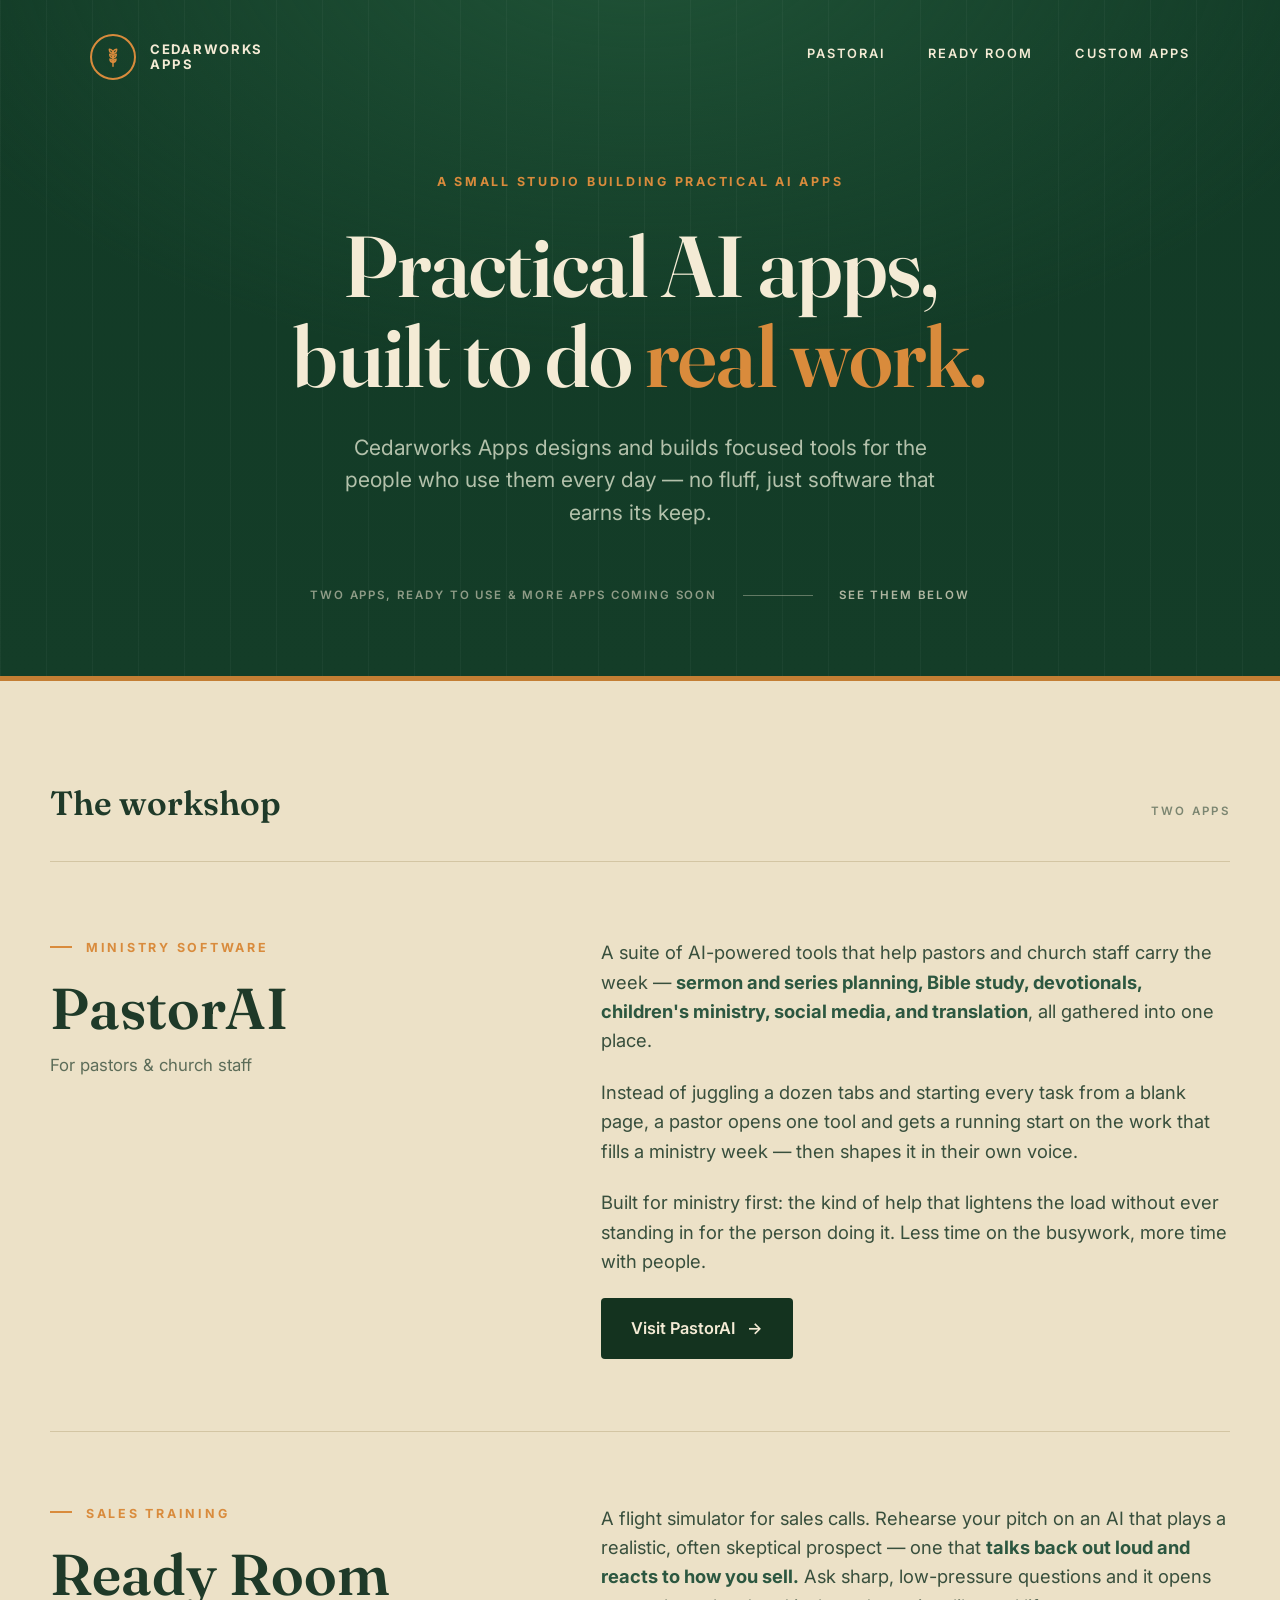
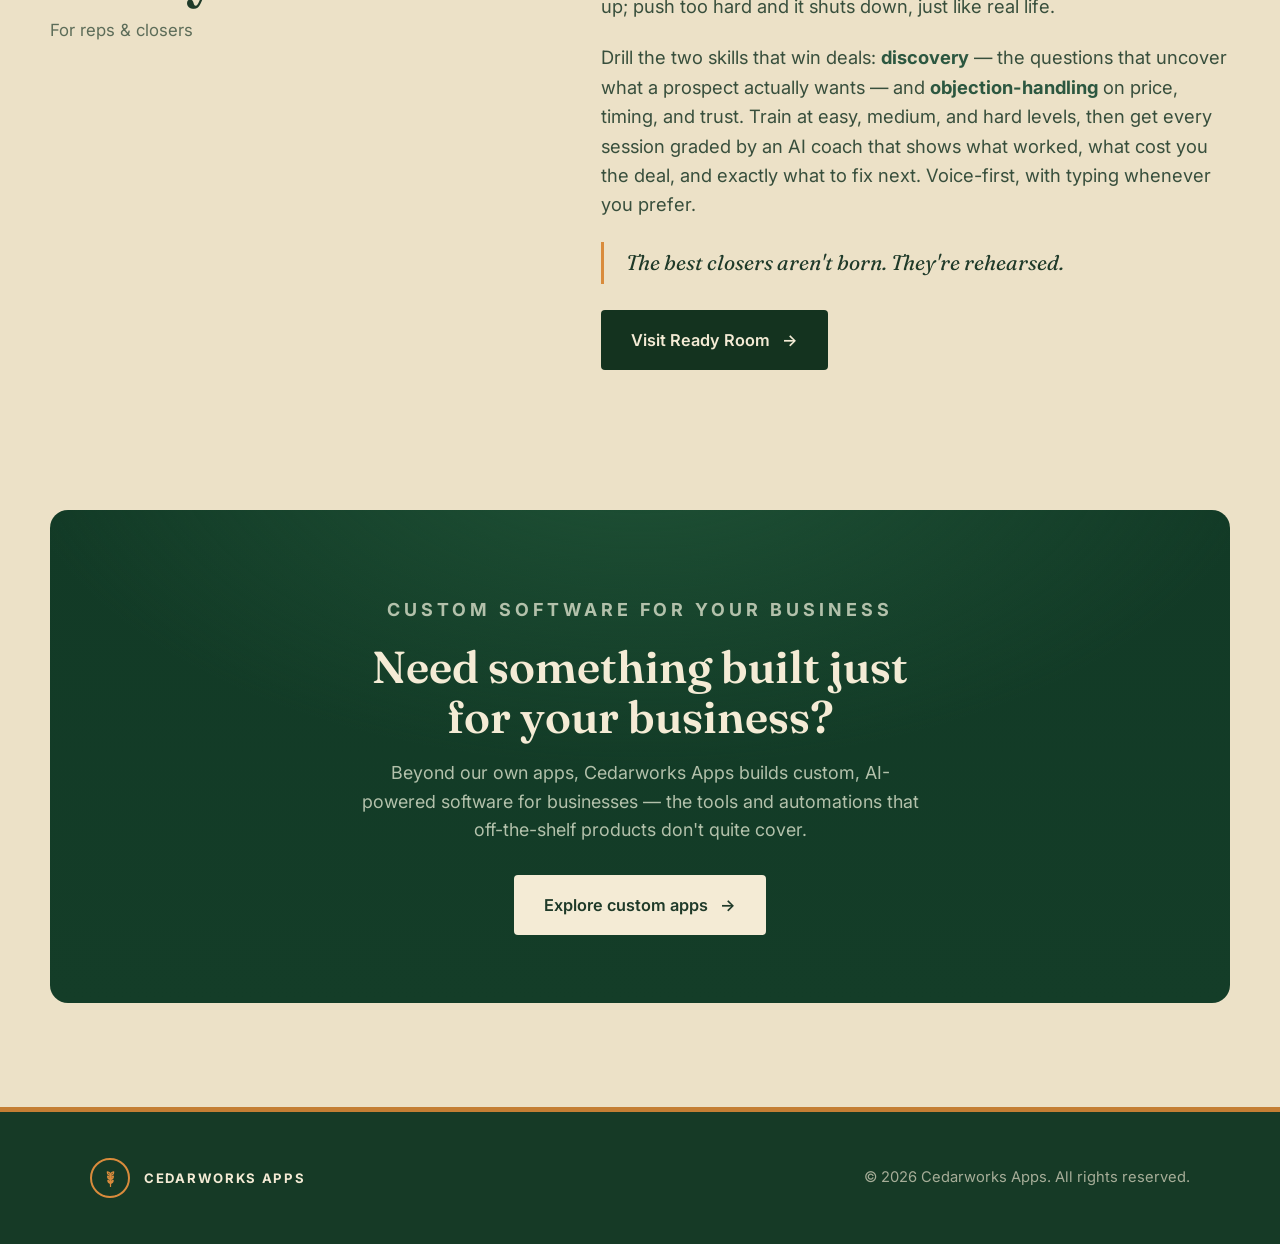
==== commit fad944fe: "Rename display name to 'Cedarworks Apps' (one word) Co-Authored-By: Claude Opus 4.8 <noreply@anthrop" ====
--- a/index.html
+++ b/index.html
@@ -3,10 +3,10 @@
 <head>
   <meta charset="UTF-8" />
   <meta name="viewport" content="width=device-width, initial-scale=1.0" />
-  <title>Cedar Works Apps — Practical AI apps, built to do real work</title>
-  <meta name="description" content="Cedar Works Apps is a small studio building practical AI apps — focused tools for the people who use them every day. Makers of PastorAI and Ready Room." />
+  <title>Cedarworks Apps — Practical AI apps, built to do real work</title>
+  <meta name="description" content="Cedarworks Apps is a small studio building practical AI apps — focused tools for the people who use them every day. Makers of PastorAI and Ready Room." />
 
-  <meta property="og:title" content="Cedar Works Apps" />
+  <meta property="og:title" content="Cedarworks Apps" />
   <meta property="og:description" content="Practical AI apps, built to do real work." />
   <meta property="og:type" content="website" />
 
@@ -35,7 +35,7 @@
               <path d="M12 18c0-2-1.4-3.4-3.3-3.7C8.7 16.4 10.1 17.8 12 18Z" />
             </svg>
           </span>
-          <span class="word">Cedar Works<br>Apps</span>
+          <span class="word">Cedarworks<br>Apps</span>
         </a>
         <nav class="nav-links">
           <a href="#pastorai">PastorAI</a>
@@ -48,7 +48,7 @@
         <p class="eyebrow">A small studio building practical AI apps</p>
         <h1>Practical AI apps,<br>built to do <span class="accent">real work.</span></h1>
         <p class="hero-sub">
-          Cedar Works Apps designs and builds focused tools for the people who
+          Cedarworks Apps designs and builds focused tools for the people who
           use them every day — no fluff, just software that earns its keep.
         </p>
         <div class="hero-meta">
@@ -134,7 +134,7 @@
       <p class="eyebrow">Custom software for your business</p>
       <h2>Need something built just for your business?</h2>
       <p>
-        Beyond our own apps, Cedar Works Apps builds custom, AI-powered software
+        Beyond our own apps, Cedarworks Apps builds custom, AI-powered software
         for businesses — the tools and automations that off-the-shelf products
         don't quite cover.
       </p>
@@ -159,9 +159,9 @@
             <path d="M12 18c0-2-1.4-3.4-3.3-3.7C8.7 16.4 10.1 17.8 12 18Z" />
           </svg>
         </span>
-        <span class="word">Cedar Works Apps</span>
+        <span class="word">Cedarworks Apps</span>
       </span>
-      <span class="copyright">&copy; <span id="year"></span> Cedar Works Apps. All rights reserved.</span>
+      <span class="copyright">&copy; <span id="year"></span> Cedarworks Apps. All rights reserved.</span>
     </div>
   </footer>
 
